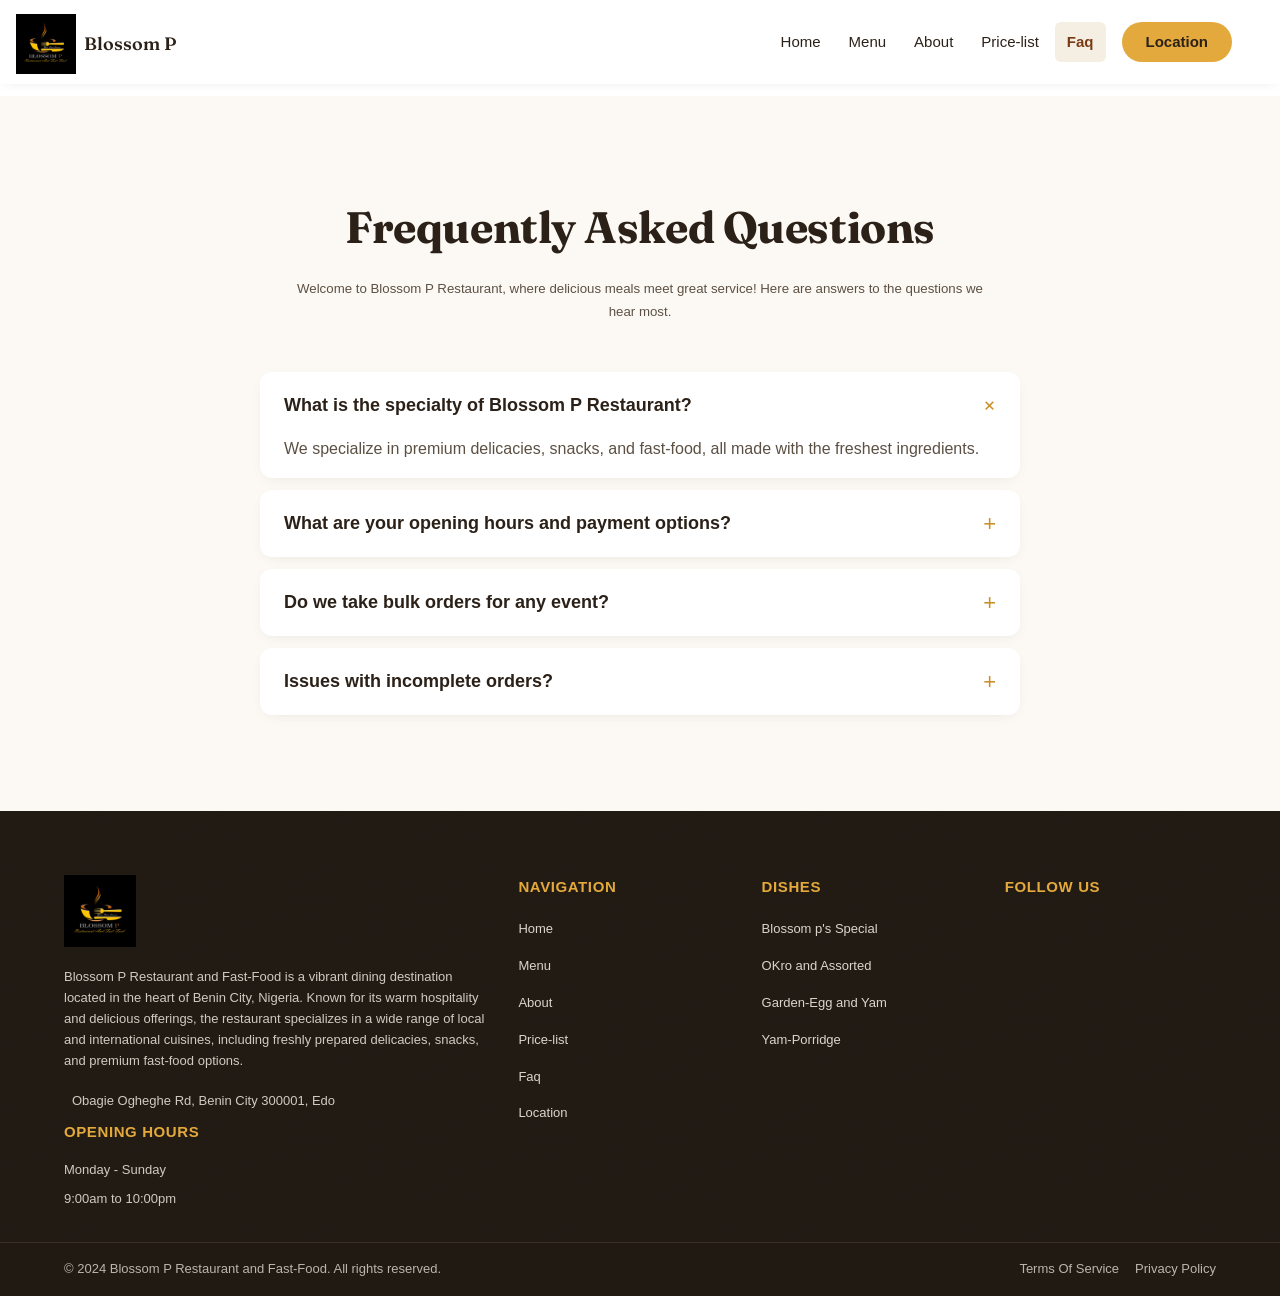
==== faq/index.html @ 7d331070 "Initial commit" ====
<!DOCTYPE html>
<html lang="en">
<head>
    <meta charset="UTF-8">
    <meta name="viewport" content="width=device-width, initial-scale=1.0">
    <title>FAQ — Blossom P Restaurant and Fast-Food</title>
    <link rel="stylesheet" href="../Resources/css/tokens.css">
    <link rel="stylesheet" href="../Resources/css/shared.css">
    <link rel="stylesheet" href="style.css">

    <link rel="apple-touch-icon" sizes="180x180" href="../favicon_io/apple-touch-icon.png">
    <link rel="icon" type="image/png" sizes="32x32" href="../favicon_io/favicon-32x32.png">
    <link rel="icon" type="image/png" sizes="16x16" href="../favicon_io/favicon-16x16.png">
    <link rel="manifest" href="../favicon_io/site.webmanifest">

    <script src="../ajax/libs/jquery/3.7.1/jquery.min.js"></script>
    <script src="../7542b063b0.js" crossorigin="anonymous"></script>

</head>
<body>

<div class="main-content">
    <a href="#main-content" class="skip-link">Skip to content</a>
    <!-- SHARED HEADER — keep in sync with other 5 pages, see Resources/css/shared.css for shared styles -->
     <header>
        <div class="sidebtn" id="sbtn"><i class="fa-solid fa-bars btnicon"></i></div>
        <a href="../index.html" class="logo1">
            <img src="../Resources/logo/logo1.jpg" alt="Blossom P logo">
        </a>
        <a href="../index.html" class="nav-brand-text">Blossom P</a>
        <div class="long"></div>

            <div class="sidebar-backdrop" id="sidebarBackdrop"></div>
            <div class="sidebar" id="sidebar">
                <div class="sidebar__brand">
                    <img src="../Resources/logo/logo1.jpg" alt="Blossom P logo">
                    <div>
                        <p class="sidebar__brand-name">Blossom P</p>
                        <p class="sidebar__brand-tag">Restaurant &amp; Fast-Food</p>
                    </div>
                </div>
                <div class="sidebar__nav" role="navigation" aria-label="Mobile menu">
                    <a href="../index.html" class="sidebar__link"><i class="fa-solid fa-house"></i><span>Home</span></a>
                    <a href="../menu2/index.html" class="sidebar__link"><i class="fa-solid fa-utensils"></i><span>Menu</span></a>
                    <a href="../Pages/pricelist/index.html" class="sidebar__link"><i class="fa-solid fa-tag"></i><span>Price-list</span></a>
                    <a href="../Pages/About/index.html" class="sidebar__link"><i class="fa-solid fa-circle-info"></i><span>About</span></a>
                    <a href="../Pages/location/index.html" class="sidebar__link"><i class="fa-solid fa-location-dot"></i><span>Contact Us</span></a>
                    <a href="index.html" class="sidebar__link active"><i class="fa-solid fa-circle-question"></i><span>Faq</span></a>
                </div>
                <div class="sidebar__footer">
                    <a href="../Pages/location/index.html" class="btn btn-primary sidebar__cta">Order Online</a>
                    <span class="sidebar__footer-label">Follow Us</span>
                    <div class="side-socials">
                        <a href="https://www.facebook.com" target="_blank" rel="noopener" aria-label="Facebook"><i class="fa-brands fa-facebook-f icon"></i></a>
                        <a href="https://www.instagram.com" target="_blank" rel="noopener" aria-label="Instagram"><i class="fa-brands fa-instagram icon"></i></a>
                        <a href="https://wa.me/2349138878562" target="_blank" rel="noopener" aria-label="WhatsApp"><i class="fa-brands fa-whatsapp icon"></i></a>
                    </div>
                </div>
            </div>

           <nav>
            <div class="navlink">
                <a href="../index.html">Home</a>
                <a href="../menu2/index.html">Menu</a>
                <a href="../Pages/About/index.html">About</a>
                <a href="../Pages/pricelist/index.html">Price-list</a>
                <a href="index.html" class="active">Faq</a>
                <a href="../Pages/location/index.html">Location</a>
            </div>
        </nav>

        <div class="order">
            <a href="../Pages/location/index.html">Order Online</a>
        </div>

      </header>
      <!-- END SHARED HEADER -->

    <div class="title" id="main-content" tabindex="-1">
        <h1>Frequently Asked Questions</h1>
        <h5>Welcome to Blossom P Restaurant, where delicious meals meet great service! Here are answers to the questions we hear most.</h5>
    </div>

    <div class="container">
        <!-- FAQ Section -->
        <div class="faq-list">
            <details class="faq-item" name="faq" open>
                <summary class="faq-item__q">What is the specialty of Blossom P Restaurant?</summary>
                <p class="faq-item__a">We specialize in premium delicacies, snacks, and fast-food, all made with the freshest ingredients.</p>
            </details>

            <details class="faq-item" name="faq">
                <summary class="faq-item__q">What are your opening hours and payment options?</summary>
                <p class="faq-item__a">We're open Monday to Sunday, 9:00am to 10:00pm. We accept cash, card, and digital payment methods for your convenience.</p>
            </details>

            <details class="faq-item" name="faq">
                <summary class="faq-item__q">Do we take bulk orders for any event?</summary>
                <p class="faq-item__a">Yes, we do take bulk orders for events, but with prior notice.</p>
            </details>

            <details class="faq-item" name="faq">
                <summary class="faq-item__q">Issues with incomplete orders?</summary>
                <p class="faq-item__a">For every order, the customer is supposed to confirm their order before leaving the restaurant.</p>
            </details>
        </div>
    </div>

        <!-- SHARED FOOTER — keep in sync with other 5 pages, see Resources/css/shared.css for shared styles -->
        <div class="footer-cont">
            <div class="items">
                <img src="../Resources/logo/logo1.jpg" alt="Blossom P logo">
                <p>Blossom P Restaurant and Fast-Food is a vibrant dining destination
                     located in the heart of Benin City, Nigeria. Known for its warm hospitality and delicious offerings, the restaurant specializes in a wide range of local and international cuisines,
                    including freshly prepared delicacies, snacks, and premium fast-food options.</p>
               <p class="footer-address"><i class="fa-solid fa-location-dot"></i> Obagie Ogheghe Rd, Benin City 300001, Edo</p>
               <h3>Opening Hours</h3>
               <p>Monday - Sunday</p>
               <p>9:00am to 10:00pm</p>
            </div>
            <div class="items">
                <h3>Navigation</h3>
                <a href="../index.html">Home</a>
                <a href="../menu2/index.html">Menu</a>
                <a href="../Pages/About/index.html">About</a>
                <a href="../Pages/pricelist/index.html">Price-list</a>
                <a href="index.html">Faq</a>
                <a href="../Pages/location/index.html">Location</a>
            </div>
            <div class="items">
                <h3>Dishes</h3>
                <a href="../menu2/index.html#Breakfast">Blossom p's Special</a>
                <a href="../menu2/index.html#African">OKro and Assorted</a>
                <a href="../menu2/index.html#African">Garden-Egg and Yam</a>
                <a href="../menu2/index.html#African">Yam-Porridge</a>
            </div>
            <div class="items">
                <h3>Follow Us</h3>
                <div class="icon">
                    <a href="https://www.facebook.com" target="_blank" rel="noopener" aria-label="Facebook"><i class="fa-brands fa-facebook-f i"></i></a>
                    <a href="https://www.instagram.com" target="_blank" rel="noopener" aria-label="Instagram"><i class="fa-brands fa-instagram i"></i></a>
                    <a href="https://wa.me/2349138878562" target="_blank" rel="noopener" aria-label="WhatsApp"><i class="fa-brands fa-whatsapp i"></i></a>
            </div>
            </div>
     </div>
        <footer>
            <div class="boxx">
           <p class="copy">&copy; 2024 Blossom P Restaurant and Fast-Food. All rights reserved.</p>
           <div class="terms">
            <a href="#">Terms Of Service</a>
            <a href="#">Privacy Policy</a>
        </div>
    </div>
        </footer>
        <!-- END SHARED FOOTER -->

</div>
<script src="../Resources/js/nav.js"></script>
</body>
</html>
---- Resources/css/tokens.css ----
/* Design tokens — Blossom P Restaurant
   Brand colors sourced from Resources/logo/logo1.jpg (gold/amber fork+bowl, copper steam wisp).
   Load this file first, before any other stylesheet. */

/* Self-hosted Poppins (body/UI text) — previously only imported on the home page,
   so every other page silently fell back to a system font. Importing it once here
   fixes that for the whole site. */
@import url('../../css2');
/* Fraunces (headlines) — a warm, characterful serif for a restaurant brand,
   paired with Poppins for body/UI text. */
@import url('https://fonts.googleapis.com/css2?family=Fraunces:opsz,wght@9..144,500;9..144,600;9..144,700&display=swap');

:root {
  /* Brand core */
  --color-gold-300: #F3CE7C;
  --color-gold-500: #E3A93C;
  --color-gold-600: #C98F2A;
  --color-gold-700: #A5741F;

  --color-copper-400: #D98A4E;
  --color-copper-500: #B5591F;
  --color-copper-600: #954A19;
  --color-copper-700: #7A3B14;

  /* Light neutrals */
  --color-bg: #FCF9F4;
  --color-bg-alt: #F5EEE2;
  --color-surface: #FFFFFF;
  --color-border: #E7DCC8;

  /* Text */
  --color-ink-900: #2B2118;
  --color-ink-700: #5C5044;
  --color-ink-500: #8B8072;
  --color-ink-inverse: #FBF6EC;

  /* Dark surface — footer & mobile sidebar only */
  --color-dark: #211A13;

  /* State */
  --color-success: #3F8F5F;
  --color-error: #C1443A;
  --color-focus: var(--color-copper-600);

  /* Type */
  --font-body: 'poppins', sans-serif;
  --font-display: 'Fraunces', 'Georgia', serif;
  --fw-regular: 400;
  --fw-medium: 500;
  --fw-semibold: 600;
  --fw-bold: 700;

  --fs-xs: 0.8125rem;
  --fs-sm: 0.9375rem;
  --fs-base: 1rem;
  --fs-md: 1.125rem;
  --fs-lg: 1.375rem;
  --fs-xl: clamp(1.5rem, 1.2rem + 1.5vw, 2rem);
  --fs-2xl: clamp(1.875rem, 1.4rem + 2.5vw, 2.75rem);
  --fs-3xl: clamp(2.25rem, 1.6rem + 3.5vw, 3.5rem);

  /* Spacing */
  --space-1: 4px;
  --space-2: 8px;
  --space-3: 12px;
  --space-4: 16px;
  --space-5: 24px;
  --space-6: 32px;
  --space-7: 48px;
  --space-8: 64px;
  --space-9: 96px;

  /* Radius */
  --radius-sm: 6px;
  --radius-md: 12px;
  --radius-lg: 20px;
  --radius-pill: 999px;

  /* Shadow */
  --shadow-card: 0 4px 16px -8px rgba(43, 33, 24, .15);
  --shadow-lift: 0 8px 20px -8px rgba(43, 33, 24, .35);

  /* Motion */
  --ease-spring: cubic-bezier(.34, 1.56, .64, 1);
  --duration-fast: 180ms;
  --duration-base: 280ms;

  /* Subtle grain texture, used at low opacity on dark surfaces to avoid a flat/AI look */
  --texture-grain: url("data:image/svg+xml,%3Csvg xmlns='http://www.w3.org/2000/svg' width='120' height='120'%3E%3Cfilter id='n'%3E%3CfeTurbulence type='fractalNoise' baseFrequency='0.85' numOctaves='2' stitchTiles='stitch'/%3E%3C/filter%3E%3Crect width='100%25' height='100%25' filter='url(%23n)'/%3E%3C/svg%3E");
}
---- Resources/css/shared.css ----
/* Shared chrome — Blossom P Restaurant
   Header/nav/sidebar/footer/buttons/cards used identically on all 6 pages.
   Requires tokens.css to be loaded first. Page-specific style.css files should
   only contain rules unique to that page. */

/* ============ RESET ============ */
* {
  margin: 0;
  padding: 0;
  box-sizing: border-box;
  font-family: var(--font-body);
  scroll-behavior: smooth;
}
html, body {
  width: 100%;
  overflow-x: hidden;
  background: var(--color-bg);
  color: var(--color-ink-700);
  font-size: 16px;
  line-height: 1.6;
}
img { max-width: 100%; display: block; }
a { color: inherit; }
hr {
  border: none;
  height: 1px;
  background: var(--color-border);
  width: 90%;
  margin: var(--space-6) auto;
}
h1, h2, h3, h4, h5 { font-weight: var(--fw-bold); color: var(--color-ink-900); }
h1, h2 {
  font-family: var(--font-display);
  letter-spacing: -0.01em;
  text-wrap: balance;
}
.price-row__price,
.price-badge {
  font-variant-numeric: tabular-nums;
}

/* Skip link — hidden until keyboard-focused */
.skip-link {
  position: fixed;
  top: -60px;
  left: var(--space-4);
  z-index: 200;
  background: var(--color-gold-500);
  color: var(--color-ink-900);
  padding: var(--space-3) var(--space-5);
  border-radius: var(--radius-sm);
  font-weight: var(--fw-semibold);
  text-decoration: none;
  transition: top .2s ease;
}
.skip-link:focus { top: var(--space-4); }

/* ============ LOGO / BRAND ============ */
.logo1 {
  display: block;
  width: 60px;
  height: 60px;
  margin: 0;
  position: fixed;
  top: 14px;
  left: 16px;
  z-index: 120;
  transition: transform .2s ease;
}
.logo1:hover { transform: scale(1.06); }
.logo1 img { width: 100%; height: 100%; object-fit: contain; }

.nav-brand-text {
  display: block;
  position: fixed;
  top: 14px;
  left: 84px;
  z-index: 120;
  font-family: var(--font-display);
  font-size: var(--fs-md);
  font-weight: var(--fw-semibold);
  color: var(--color-ink-900);
  text-decoration: none;
  line-height: 60px;
  transition: color .3s ease;
}

/* ============ NAV ============ */
nav {
  width: 100%;
  height: 84px;
  position: fixed;
  top: 0;
  left: 0;
  z-index: 100;
  background: var(--color-surface);
  box-shadow: 0 2px 12px -6px rgba(43, 33, 24, .15);
  display: flex;
  align-items: center;
  justify-content: flex-end;
  transition: background-color .3s ease, box-shadow .3s ease;
}
nav .navlink {
  display: flex;
  align-items: center;
  gap: var(--space-1);
  margin-right: var(--space-7);
}
nav .navlink a {
  display: inline-block;
  padding: var(--space-2) var(--space-3);
  text-decoration: none;
  color: var(--color-ink-900);
  font-weight: var(--fw-medium);
  font-size: var(--fs-sm);
  border-radius: var(--radius-sm);
  transition: color .2s ease, background-color .2s ease;
}
nav .navlink a:hover {
  color: var(--color-copper-700);
  background: var(--color-bg-alt);
}
nav .navlink a.active:not(:last-child) {
  color: var(--color-copper-700);
  background: var(--color-bg-alt);
  font-weight: var(--fw-semibold);
}
nav .navlink a:last-child {
  margin-left: var(--space-3);
  padding: var(--space-2) var(--space-5);
  background: var(--color-gold-500);
  color: var(--color-ink-900);
  border-radius: var(--radius-pill);
  font-weight: var(--fw-semibold);
}
nav .navlink a:last-child:hover {
  background: var(--color-gold-600);
  color: var(--color-ink-900);
}

/* "ORDER ONLINE" header button (About/Menu/Location/FAQ pages) */
.order {
  position: absolute;
  top: var(--space-6);
  right: var(--space-8);
  background: var(--color-gold-500);
  border-radius: var(--radius-pill);
  padding: var(--space-3) var(--space-6);
  transition: background-color .2s ease, transform .2s ease;
}
.order:hover { background: var(--color-gold-600); transform: translateY(-2px); }
.order a, .order p, .order p a {
  text-decoration: none;
  color: var(--color-ink-900);
  font-weight: var(--fw-semibold);
  font-size: var(--fs-sm);
}

/* ============ SIDEBAR (mobile nav) ============ */
.sidebtn {
  display: none;
  align-items: center;
  justify-content: center;
  width: 44px;
  height: 44px;
  position: fixed;
  top: 10px;
  right: 8px;
  z-index: 150;
  color: var(--color-ink-900);
  cursor: pointer;
}
.btnicon { font-size: 24px; transition: transform .4s ease; }
.open .btnicon { transform: rotate(90deg); }

.long { display: none; }

/* Dimmed backdrop behind the open sidebar — tap it to close */
.sidebar-backdrop {
  display: none;
  position: fixed;
  inset: 0;
  background: rgba(10, 8, 5, .45);
  z-index: 130;
  opacity: 0;
  transition: opacity .3s ease;
}
.sidebar-backdrop.visible { opacity: 1; }

.sidebar {
  display: none;
  width: 300px;
  max-width: 82vw;
  height: 100vh;
  background: rgba(33, 26, 19, .82);
  backdrop-filter: blur(16px) saturate(140%);
  -webkit-backdrop-filter: blur(16px) saturate(140%);
  border-right: 1px solid rgba(251, 246, 236, .12);
  box-shadow: inset -1px 0 0 rgba(251, 246, 236, .06), 12px 0 32px rgba(0, 0, 0, .25);
  position: fixed;
  top: 0;
  left: -320px;
  z-index: 140;
  flex-direction: column;
  padding: var(--space-7) var(--space-5) var(--space-5);
  overflow-y: auto;
  transition: left .4s ease;
}
.sidebar.sidetoggle { left: 0; }

.sidebar__brand {
  display: flex;
  align-items: center;
  gap: var(--space-3);
  width: 100%;
  padding-bottom: var(--space-5);
  margin-bottom: var(--space-5);
  border-bottom: 1px solid rgba(251, 246, 236, .12);
  flex-shrink: 0;
}
.sidebar__brand img { width: 48px; height: 48px; object-fit: contain; flex-shrink: 0; }
.sidebar__brand-name {
  font-family: var(--font-display);
  font-size: var(--fs-md);
  font-weight: var(--fw-semibold);
  color: var(--color-ink-inverse);
  line-height: 1.2;
}
.sidebar__brand-tag { font-size: var(--fs-xs); color: rgba(251, 246, 236, .6); margin-top: 2px; }

.sidebar__nav {
  display: flex;
  flex-direction: column;
  gap: var(--space-1);
  width: 100%;
}
.sidebar__link {
  display: flex;
  align-items: center;
  gap: var(--space-3);
  width: 100%;
  padding: var(--space-3);
  border-radius: var(--radius-md);
  text-decoration: none;
  color: var(--color-ink-inverse);
  font-size: var(--fs-sm);
  font-weight: var(--fw-medium);
  position: relative;
  opacity: 0;
  transform: translateX(-8px);
  transition: opacity .3s ease, transform .3s ease, background-color .2s ease, padding-left .2s ease;
}
.sidebar.sidetoggle .sidebar__link { opacity: 1; transform: translateX(0); }
.sidebar.sidetoggle .sidebar__link:nth-child(1) { transition-delay: .04s; }
.sidebar.sidetoggle .sidebar__link:nth-child(2) { transition-delay: .08s; }
.sidebar.sidetoggle .sidebar__link:nth-child(3) { transition-delay: .12s; }
.sidebar.sidetoggle .sidebar__link:nth-child(4) { transition-delay: .16s; }
.sidebar.sidetoggle .sidebar__link:nth-child(5) { transition-delay: .2s; }
.sidebar.sidetoggle .sidebar__link:nth-child(6) { transition-delay: .24s; }
.sidebar__link i {
  width: 20px;
  flex-shrink: 0;
  text-align: center;
  font-size: 15px;
  color: var(--color-gold-500);
}
.sidebar__link:hover { background: rgba(251, 246, 236, .08); padding-left: var(--space-4); }
.sidebar__link.active { background: rgba(227, 169, 60, .16); color: var(--color-gold-500); }
.sidebar__link.active i { color: var(--color-gold-500); }
.sidebar__link.active::before {
  content: '';
  position: absolute;
  top: 8px;
  bottom: 8px;
  left: calc(-1 * var(--space-3));
  width: 3px;
  border-radius: 2px;
  background: var(--color-gold-500);
}

.sidebar__footer {
  width: 100%;
  margin-top: auto;
  padding-top: var(--space-5);
  flex-shrink: 0;
}
.sidebar__cta { width: 100%; }
.sidebar__footer-label {
  display: block;
  font-size: var(--fs-xs);
  color: rgba(251, 246, 236, .5);
  text-transform: uppercase;
  letter-spacing: .06em;
  margin: var(--space-5) 0 var(--space-3);
}
.side-socials {
  display: flex;
  gap: var(--space-3);
}
.side-socials a {
  display: flex;
  align-items: center;
  justify-content: center;
  width: 40px;
  height: 40px;
  padding: 0;
}

/* Follow-us icons (sidebar + footer) — one consistent hover color, not three random ones */
.icon {
  display: inline-block;
  margin: 0;
  font-size: 18px;
  color: var(--color-ink-inverse);
  transition: color .2s ease;
}
.footer-cont .items:nth-child(4) .icon { display: flex; gap: var(--space-2); width: auto; margin: var(--space-2) 0 0; }
.footer-cont .items:nth-child(4) .icon a {
  display: flex;
  align-items: center;
  justify-content: center;
  width: 36px;
  height: 36px;
}
.footer-cont .items:nth-child(4) .icon i { color: var(--color-ink-inverse); font-size: 18px; padding: 0; font-weight: var(--fw-regular); }
.icon:hover,
.footer-cont .items:nth-child(4) .icon i:hover { color: var(--color-gold-500); }

/* ============ BUTTONS ============ */
.btn {
  display: inline-flex;
  align-items: center;
  justify-content: center;
  padding: var(--space-3) var(--space-5);
  border-radius: var(--radius-pill);
  font-weight: var(--fw-semibold);
  font-size: var(--fs-sm);
  text-decoration: none;
  border: none;
  cursor: pointer;
  transition: transform var(--duration-fast) var(--ease-spring), box-shadow var(--duration-fast) ease, background-color var(--duration-fast) ease, color var(--duration-fast) ease;
}
.btn-primary { background: var(--color-gold-500); color: var(--color-ink-900); }
.btn-primary:hover { background: var(--color-gold-600); transform: translateY(-2px); box-shadow: var(--shadow-lift); }
.btn-secondary { background: transparent; color: var(--color-ink-inverse); border: 1.5px solid rgba(251, 246, 236, .6); }
.btn-secondary:hover { background: rgba(251, 246, 236, .12); transform: translateY(-2px); }
.btn:active { transform: scale(.97) translateY(0); }
.btn:focus-visible { outline: 2px solid var(--color-focus); outline-offset: 2px; }
.btn:disabled { opacity: .6; cursor: default; transform: none; }

/* Subtle grain texture — use on dark surfaces to avoid a flat, overly-digital look */
.has-grain { position: relative; isolation: isolate; }
.has-grain::after {
  content: '';
  position: absolute;
  inset: 0;
  background-image: var(--texture-grain);
  opacity: .05;
  mix-blend-mode: overlay;
  pointer-events: none;
  z-index: 1;
}

/* ============ DISH CARD (home specials, menu tiles, food-swiper) ============ */
.dish-card__media {
  aspect-ratio: 4 / 3;
  overflow: hidden;
  border-radius: var(--radius-md);
  background: var(--color-bg-alt);
}
.dish-card__media img { width: 100%; height: 100%; object-fit: cover; }

/* ============ FOOTER ============ */
.footer-cont {
  width: 100%;
  position: relative;
  isolation: isolate;
  display: grid;
  grid-template-columns: 2fr 1fr 1fr 1fr;
  gap: var(--space-6);
  padding: var(--space-8) var(--space-8) var(--space-6);
  background: var(--color-dark);
}
.footer-cont::after {
  content: '';
  position: absolute;
  inset: 0;
  background-image: var(--texture-grain);
  opacity: .04;
  mix-blend-mode: overlay;
  pointer-events: none;
  z-index: 0;
}
.footer-cont > .items { position: relative; z-index: 1; }
.items { display: flex; flex-direction: column; align-items: flex-start; gap: var(--space-2); }
.footer-cont .items img { width: 72px; margin-bottom: var(--space-3); }
.footer-cont .items p { color: var(--color-ink-inverse); opacity: .8; font-size: var(--fs-xs); line-height: 1.6; }
.footer-address {
  display: flex;
  align-items: flex-start;
  gap: var(--space-2);
  margin-top: var(--space-3);
}
.footer-address i { color: var(--color-gold-500); margin-top: 2px; flex-shrink: 0; }
.footer-cont .items h3 {
  color: var(--color-gold-500);
  font-size: var(--fs-sm);
  font-weight: var(--fw-semibold);
  letter-spacing: .04em;
  text-transform: uppercase;
  margin-bottom: var(--space-2);
}
.footer-cont .items:not(:first-child) h3 { margin-top: 0; }
.footer-cont .items a {
  display: block;
  text-decoration: none;
  color: var(--color-ink-inverse);
  opacity: .85;
  font-size: var(--fs-xs);
  padding: var(--space-1) 0;
  transition: opacity .2s ease, color .2s ease;
}
.footer-cont .items a:hover { opacity: 1; color: var(--color-gold-500); }

footer, footer.bg-dark {
  width: 100%;
  background: var(--color-dark);
  border-top: 1px solid rgba(251, 246, 236, .1);
}
footer .boxx, footer .box {
  display: flex;
  justify-content: space-between;
  align-items: center;
  padding: var(--space-4) var(--space-8);
  flex-wrap: wrap;
  gap: var(--space-3);
}
footer .copy { color: var(--color-ink-inverse); opacity: .7; font-size: var(--fs-xs); }
footer .terms { display: flex; gap: var(--space-4); }
footer .terms a {
  text-decoration: none;
  color: var(--color-ink-inverse);
  opacity: .7;
  font-size: var(--fs-xs);
  transition: opacity .2s ease;
}
footer .terms a:hover { opacity: 1; }

/* ============ TABLET (781px–1024px) ============ */
@media (min-width: 781px) and (max-width: 1024px) {
  nav .navlink { margin-right: var(--space-5); gap: 0; }
  nav .navlink a { padding: var(--space-2); font-size: var(--fs-xs); }
  nav .navlink a:last-child { padding: var(--space-2) var(--space-4); }
  .footer-cont { grid-template-columns: 1fr 1fr; padding: var(--space-7) var(--space-6) var(--space-5); }
}

/* ============ MOBILE (max 780px) ============ */
@media (max-width: 780px) {
  nav { display: none; }
  .sidebtn { display: flex; align-items: center; justify-content: center; }
  .sidebar { display: flex; }
  .long {
    display: block;
    width: 100%;
    height: 64px;
    background: var(--color-surface);
    box-shadow: 0 2px 12px -6px rgba(43, 33, 24, .15);
    position: fixed;
    top: 0;
    left: 0;
    z-index: 110;
  }
  .logo1 { width: 44px; height: 44px; top: 10px; left: 12px; }
  .nav-brand-text { display: none; }
  .sidebtn { top: 12px; right: 16px; }
  .order { position: static; display: flex; width: fit-content; margin: var(--space-4) auto 0; }
  .footer-cont { grid-template-columns: 1fr; padding: var(--space-6) var(--space-5); gap: var(--space-5); }
  footer .boxx, footer .box { flex-direction: column; align-items: flex-start; padding: var(--space-4) var(--space-5); }
}
---- faq/style.css ----
/* FAQ page — page-specific styles only.
   Shared header/nav/sidebar/footer/buttons live in Resources/css/shared.css */

header { width: 100%; height: 96px; position: relative; background: var(--color-surface); }

.title {
    width: min(90%, 700px);
    margin: var(--space-9) auto var(--space-7);
    text-align: center;
}
.title h1 { font-size: var(--fs-2xl); margin-bottom: var(--space-4); }
.title h5 { font-weight: var(--fw-regular); color: var(--color-ink-700); line-height: 1.7; }

.container { width: min(90%, 760px); margin: 0 auto var(--space-9); }

.faq-list { display: flex; flex-direction: column; gap: var(--space-3); }

.faq-item {
    background: var(--color-surface);
    border-radius: var(--radius-md);
    box-shadow: var(--shadow-card);
    padding: var(--space-4) var(--space-5);
    transition: box-shadow var(--duration-base) ease;
}
.faq-item:hover { box-shadow: var(--shadow-lift); }
.faq-item__q {
    cursor: pointer;
    font-weight: var(--fw-semibold);
    font-size: var(--fs-md);
    color: var(--color-ink-900);
    list-style: none;
    display: flex;
    justify-content: space-between;
    align-items: center;
}
.faq-item__q::-webkit-details-marker { display: none; }
.faq-item__q::after {
    content: '+';
    color: var(--color-gold-600);
    font-size: var(--fs-lg);
    font-weight: var(--fw-regular);
    margin-left: var(--space-4);
    transition: transform .2s ease;
}
.faq-item[open] .faq-item__q::after { transform: rotate(45deg); }
.faq-item__a {
    color: var(--color-ink-700);
    line-height: 1.7;
    margin-top: var(--space-3);
}

@media (max-width: 780px) {
    header { height: 64px; margin-top: 64px; }
    .title { margin-top: var(--space-6); }
}
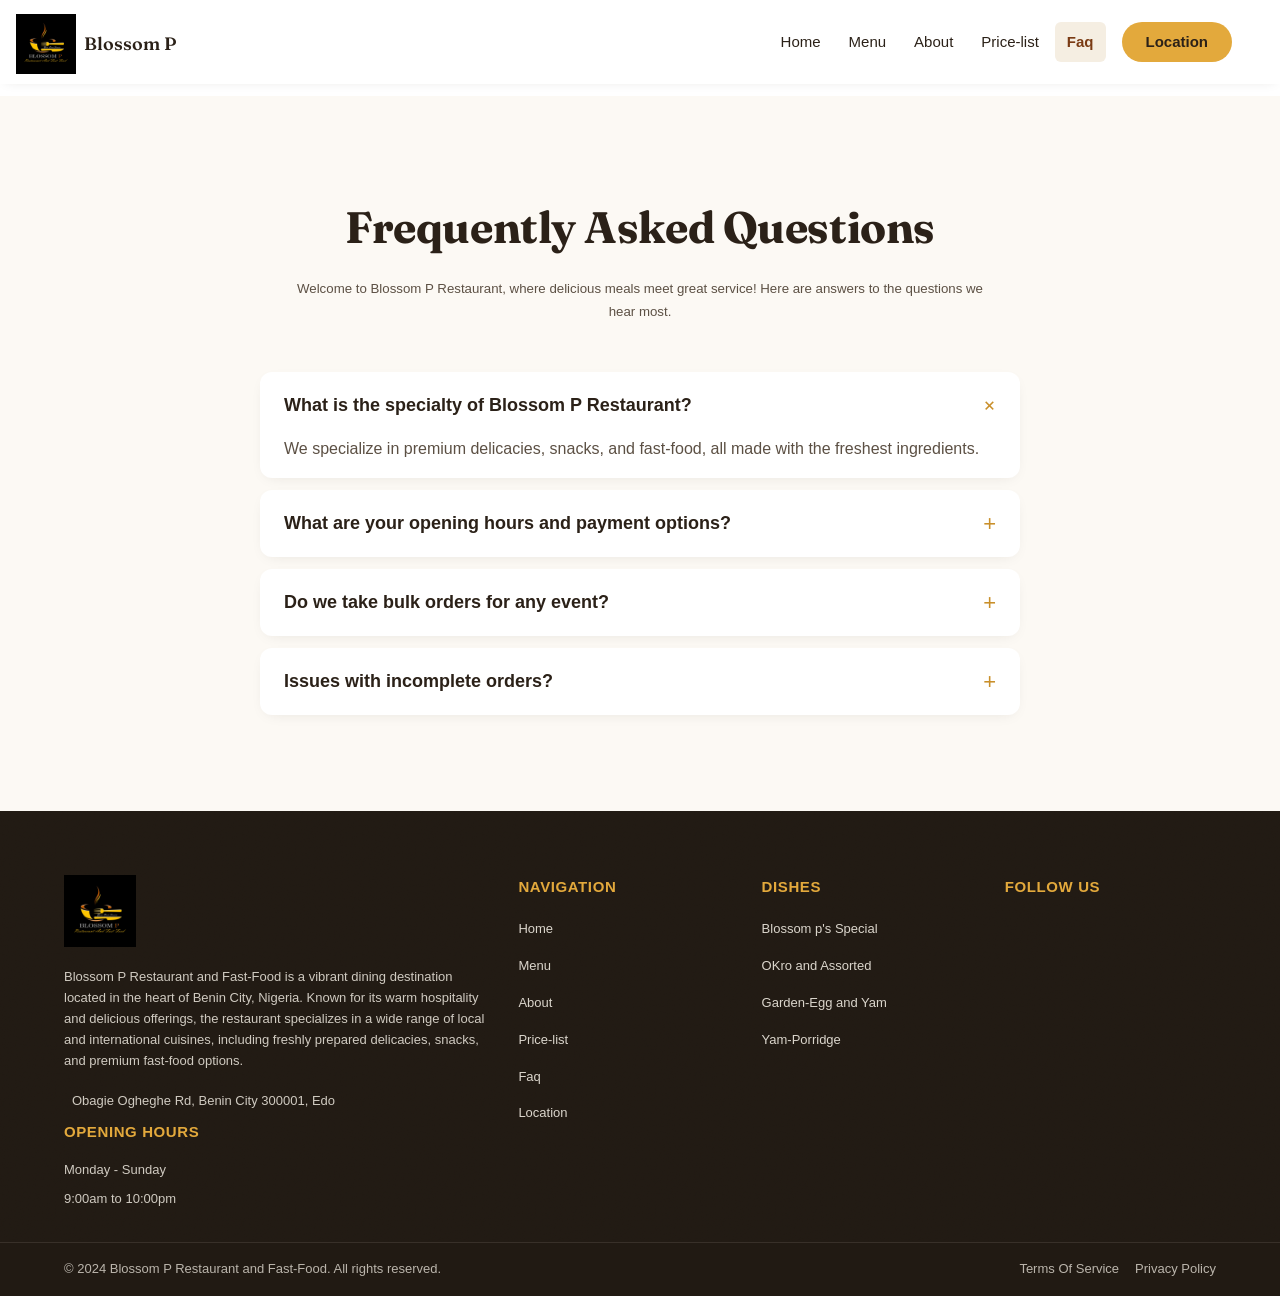
==== commit 8fe48f1e: "Improve site SEO and sync featured prices" ====
--- a/faq/index.html
+++ b/faq/index.html
@@ -3,7 +3,20 @@
 <head>
     <meta charset="UTF-8">
     <meta name="viewport" content="width=device-width, initial-scale=1.0">
-    <title>FAQ — Blossom P Restaurant and Fast-Food</title>
+    <meta name="description" content="Get answers about Blossom P Restaurant in Benin City, including our Nigerian food, opening hours, payment options, and bulk orders.">
+    <link rel="canonical" href="https://www.blossompfastfood.com/faq/index.html">
+    <meta property="og:type" content="website">
+    <meta property="og:site_name" content="Blossom P Restaurant and Fast-Food">
+    <meta property="og:url" content="https://www.blossompfastfood.com/faq/index.html">
+    <meta property="og:image" content="https://www.blossompfastfood.com/Resources/css/img/africana/okra1-img.jpg">
+    <meta property="og:image:alt" content="Blossom P Nigerian meals served in Benin City">
+    <meta property="og:title" content="FAQs | Blossom P Restaurant Benin City">
+    <meta property="og:description" content="Find answers about Blossom P Restaurant, opening hours, payment options, and bulk orders in Benin City.">
+    <meta name="twitter:card" content="summary">
+    <meta name="twitter:image" content="https://www.blossompfastfood.com/Resources/css/img/africana/okra1-img.jpg">
+    <meta name="twitter:title" content="FAQs | Blossom P Restaurant Benin City">
+    <meta name="twitter:description" content="Find answers about Blossom P Restaurant, opening hours, payment options, and bulk orders in Benin City.">
+    <title>FAQs | Blossom P Restaurant Benin City</title>
     <link rel="stylesheet" href="../Resources/css/tokens.css">
     <link rel="stylesheet" href="../Resources/css/shared.css">
     <link rel="stylesheet" href="style.css">
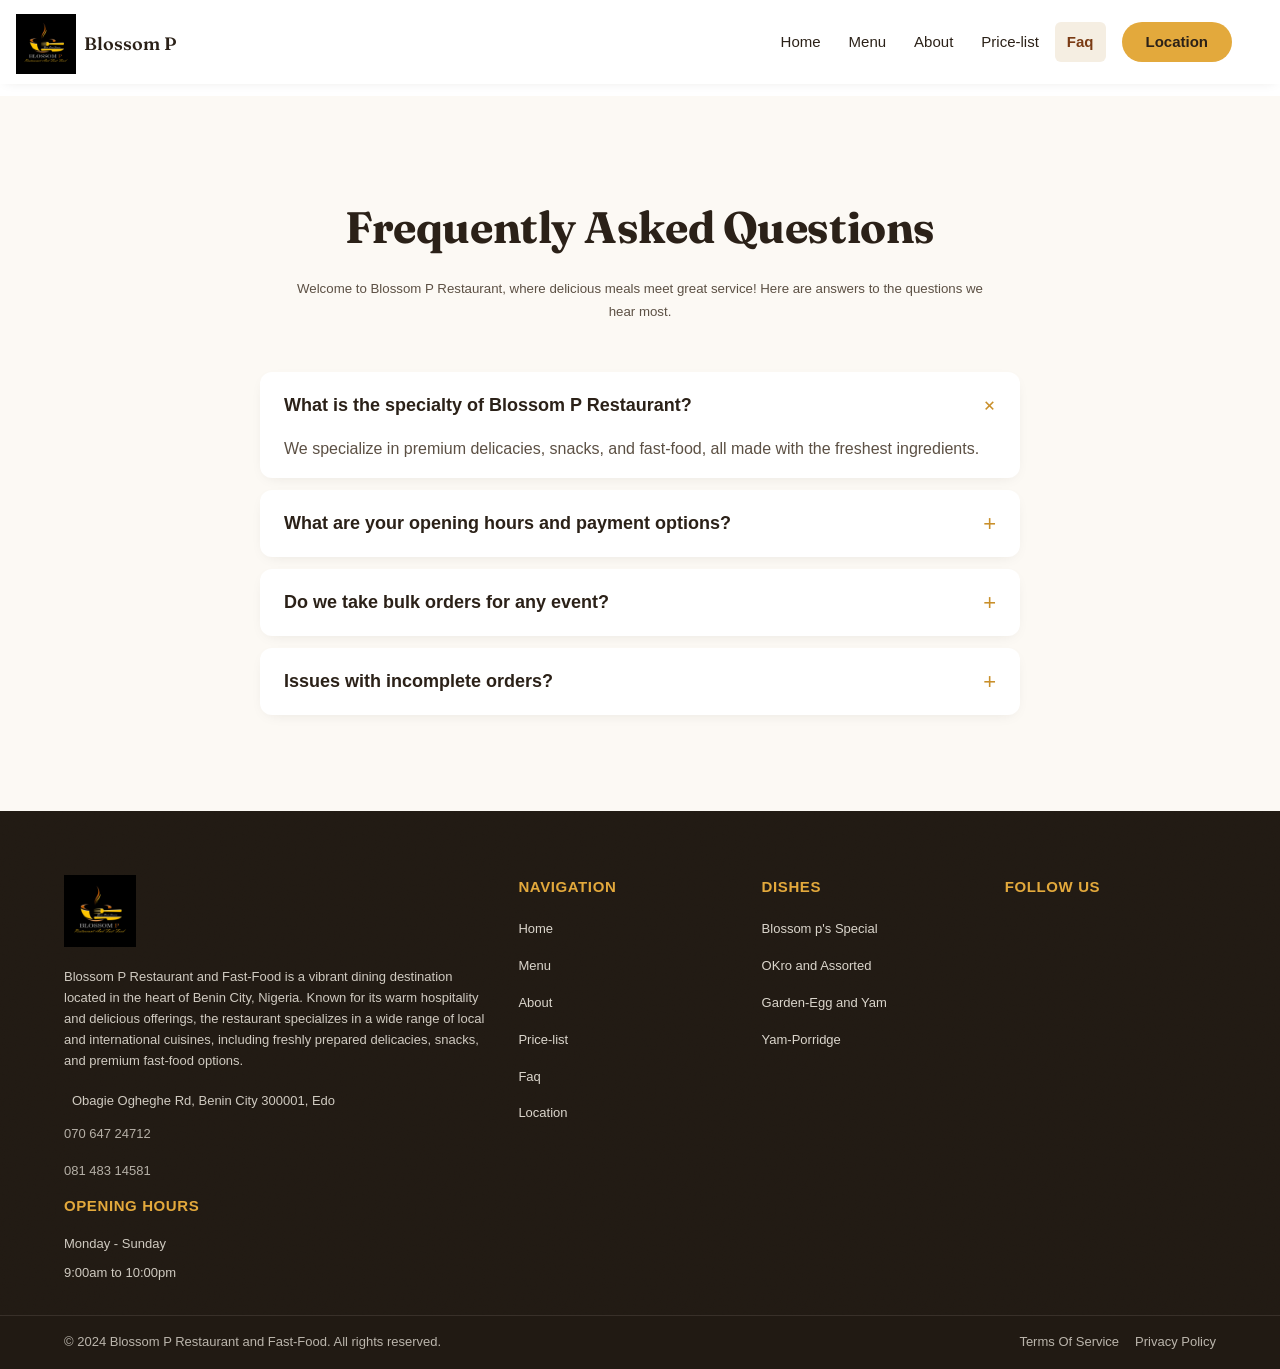
==== commit 55f8580f: "Update contact info and menu labels" ====
--- a/faq/index.html
+++ b/faq/index.html
@@ -127,6 +127,8 @@
                      located in the heart of Benin City, Nigeria. Known for its warm hospitality and delicious offerings, the restaurant specializes in a wide range of local and international cuisines,
                     including freshly prepared delicacies, snacks, and premium fast-food options.</p>
                <p class="footer-address"><i class="fa-solid fa-location-dot"></i> Obagie Ogheghe Rd, Benin City 300001, Edo</p>
+               <p class="footer-phone"><i class="fa-solid fa-phone"></i> <a href="tel:+2347064724712">070 647 24712</a></p>
+               <p class="footer-phone"><i class="fa-solid fa-phone"></i> <a href="tel:+2348148314581">081 483 14581</a></p>
                <h3>Opening Hours</h3>
                <p>Monday - Sunday</p>
                <p>9:00am to 10:00pm</p>
@@ -142,7 +144,7 @@
             </div>
             <div class="items">
                 <h3>Dishes</h3>
-                <a href="../menu2/index.html#Breakfast">Blossom p's Special</a>
+                <a href="../menu2/index.html#Continental">Blossom p's Special</a>
                 <a href="../menu2/index.html#African">OKro and Assorted</a>
                 <a href="../menu2/index.html#African">Garden-Egg and Yam</a>
                 <a href="../menu2/index.html#African">Yam-Porridge</a>
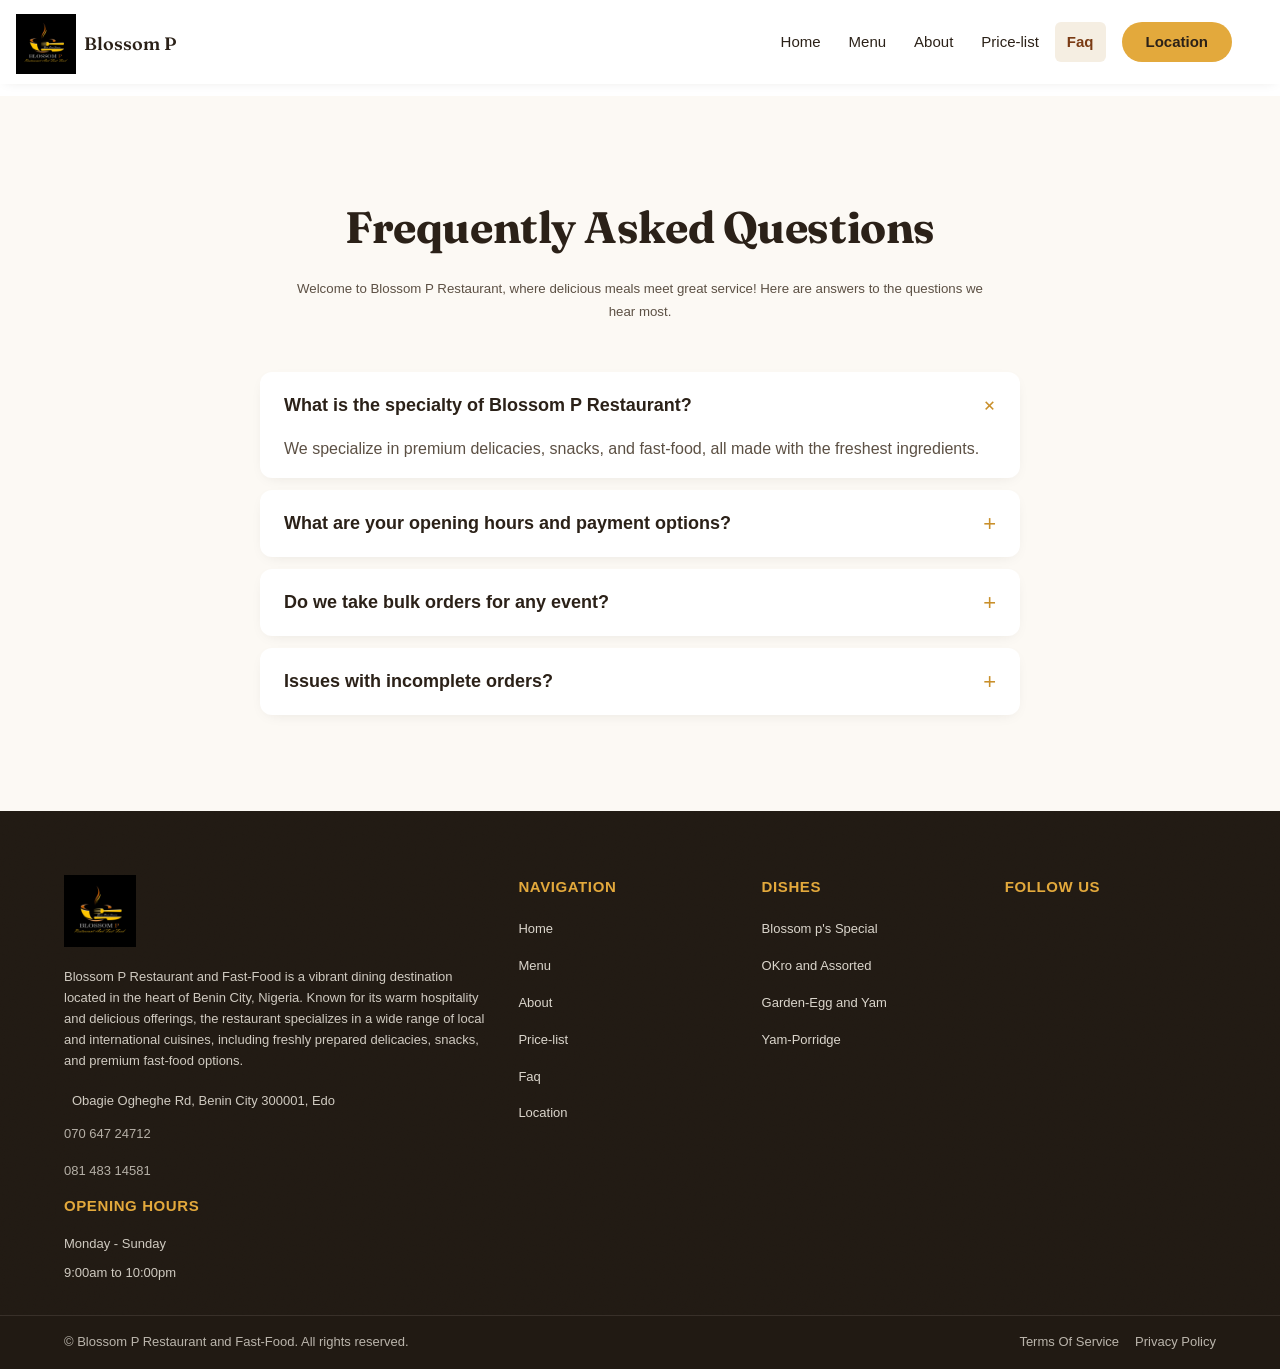
==== commit f1781d13: "Update footer year to auto-current year" ====
--- a/faq/index.html
+++ b/faq/index.html
@@ -65,7 +65,7 @@
                     <span class="sidebar__footer-label">Follow Us</span>
                     <div class="side-socials">
                         <a href="https://www.facebook.com" target="_blank" rel="noopener" aria-label="Facebook"><i class="fa-brands fa-facebook-f icon"></i></a>
-                        <a href="https://www.instagram.com" target="_blank" rel="noopener" aria-label="Instagram"><i class="fa-brands fa-instagram icon"></i></a>
+                        <a href="https://www.instagram.com/blossom_p_fastfood?stkn=bjQwM3M0cDZuYmN6" target="_blank" rel="noopener" aria-label="Instagram"><i class="fa-brands fa-instagram icon"></i></a>
                         <a href="https://wa.me/2349138878562" target="_blank" rel="noopener" aria-label="WhatsApp"><i class="fa-brands fa-whatsapp icon"></i></a>
                     </div>
                 </div>
@@ -153,14 +153,14 @@
                 <h3>Follow Us</h3>
                 <div class="icon">
                     <a href="https://www.facebook.com" target="_blank" rel="noopener" aria-label="Facebook"><i class="fa-brands fa-facebook-f i"></i></a>
-                    <a href="https://www.instagram.com" target="_blank" rel="noopener" aria-label="Instagram"><i class="fa-brands fa-instagram i"></i></a>
+                    <a href="https://www.instagram.com/blossom_p_fastfood?stkn=bjQwM3M0cDZuYmN6" target="_blank" rel="noopener" aria-label="Instagram"><i class="fa-brands fa-instagram i"></i></a>
                     <a href="https://wa.me/2349138878562" target="_blank" rel="noopener" aria-label="WhatsApp"><i class="fa-brands fa-whatsapp i"></i></a>
             </div>
             </div>
      </div>
         <footer>
             <div class="boxx">
-           <p class="copy">&copy; 2024 Blossom P Restaurant and Fast-Food. All rights reserved.</p>
+           <p class="copy">&copy; <span id="current-year"></span> Blossom P Restaurant and Fast-Food. All rights reserved.</p>
            <div class="terms">
             <a href="#">Terms Of Service</a>
             <a href="#">Privacy Policy</a>
